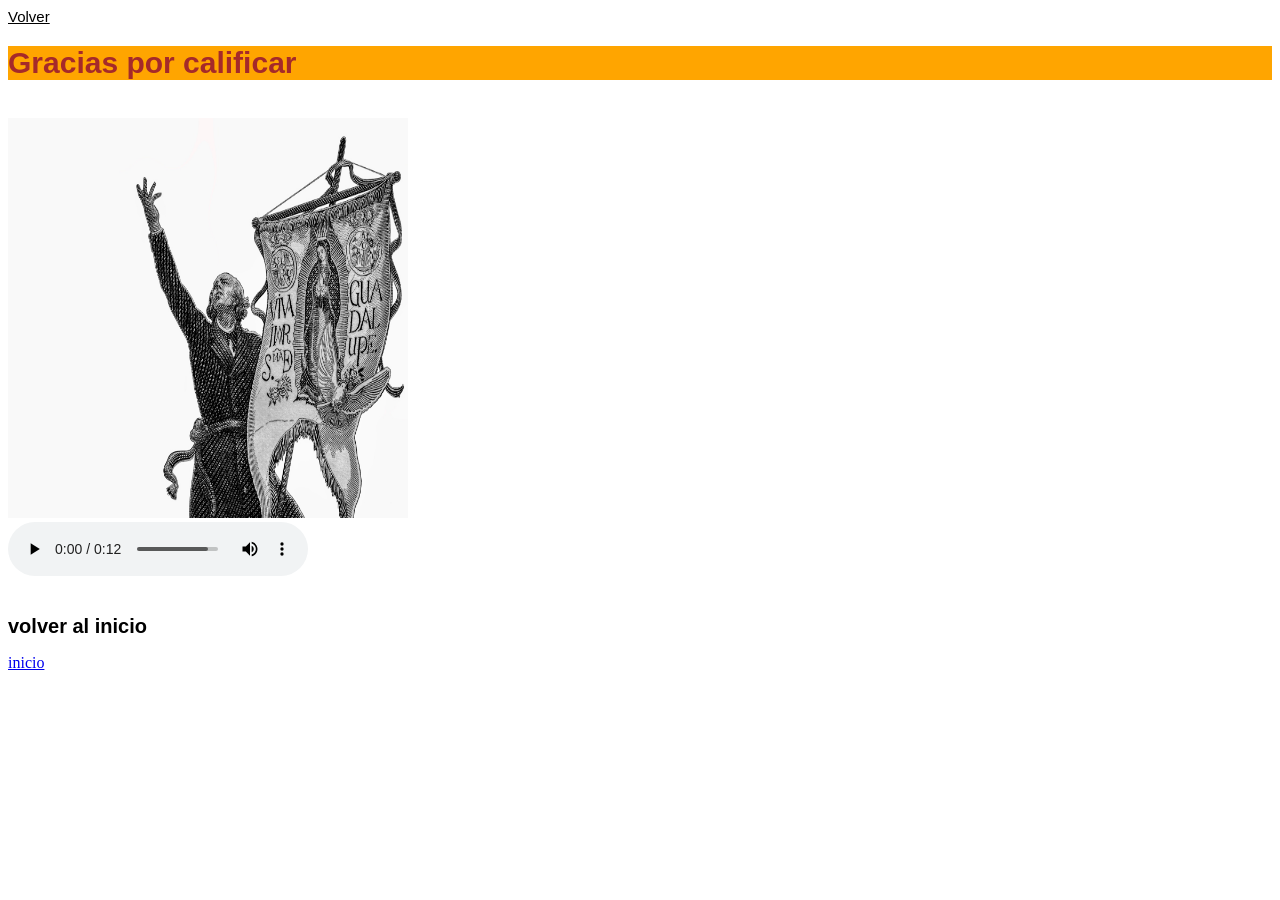
==== calificacion.html @ cd26a4f6 "Add files via upload" ====
<!DOCTYPE html>
<html lang="es">
<head>
    <meta charset="UTF-8">
    <title>Calificacion</title>
    <link rel="stylesheet" href="disenioPagina.css">
</head>
<body>
    <a href="precalificacion.html" class="buton">Volver</a>
    <h1>Gracias por calificar</h1>
    <br>
    <img src="miguelHidalgoFin.jpg" width="400px" height="400 px" alt="MiguelHidalgoInsano">
    <br>
    <audio controls src="Free Fire OST - Booyah!.mp3" type="mp3/mpeg"></audio>
    <br>
    <br>
    <h2>volver al inicio</h2>
    <a href="index.html">inicio</a>
</body>
</html>
---- disenioPagina.css ----
h1{
    background: orange;
    background-color: none;
    font-size: 30px;
    font-family: Arial, Helvetica, sans-serif;
    color: brown;

}

h2{
    background:none;
    background-color: none;
    font-size: 20px;
    font-family: Arial, Helvetica, sans-serif;
    color: black;

}

p{
    color: black;
    font-family: Arial, Helvetica, sans-serif;
    font-size: 14px;
}

video{
    position: center;
}

.button {
    text-decoration: none;
    text-decoration: none;
    color: rgb(0, 0, 0);
    text-align:center;
    font-size:40px;
    border: 5px solid orange;
    display: block;
    width: fit-content;
    margin: 20px auto;

}
.buton{
    color:black;
    text-align:center;
    font-size: 15px;
    font-family: 'Lucida Sans', 'Lucida Sans Regular', 'Lucida Grande', 'Lucida Sans Unicode', Geneva, Verdana, sans-serif;
}

.imagenliberal{
    position: absolute;
    right: 20px;
    top: 100px;
     border: 3px solid black;
}

.benitoj{
display: block;
    width: 700px;
    height: auto;
    border: 3px solid black;
    margin: 20px auto;
}
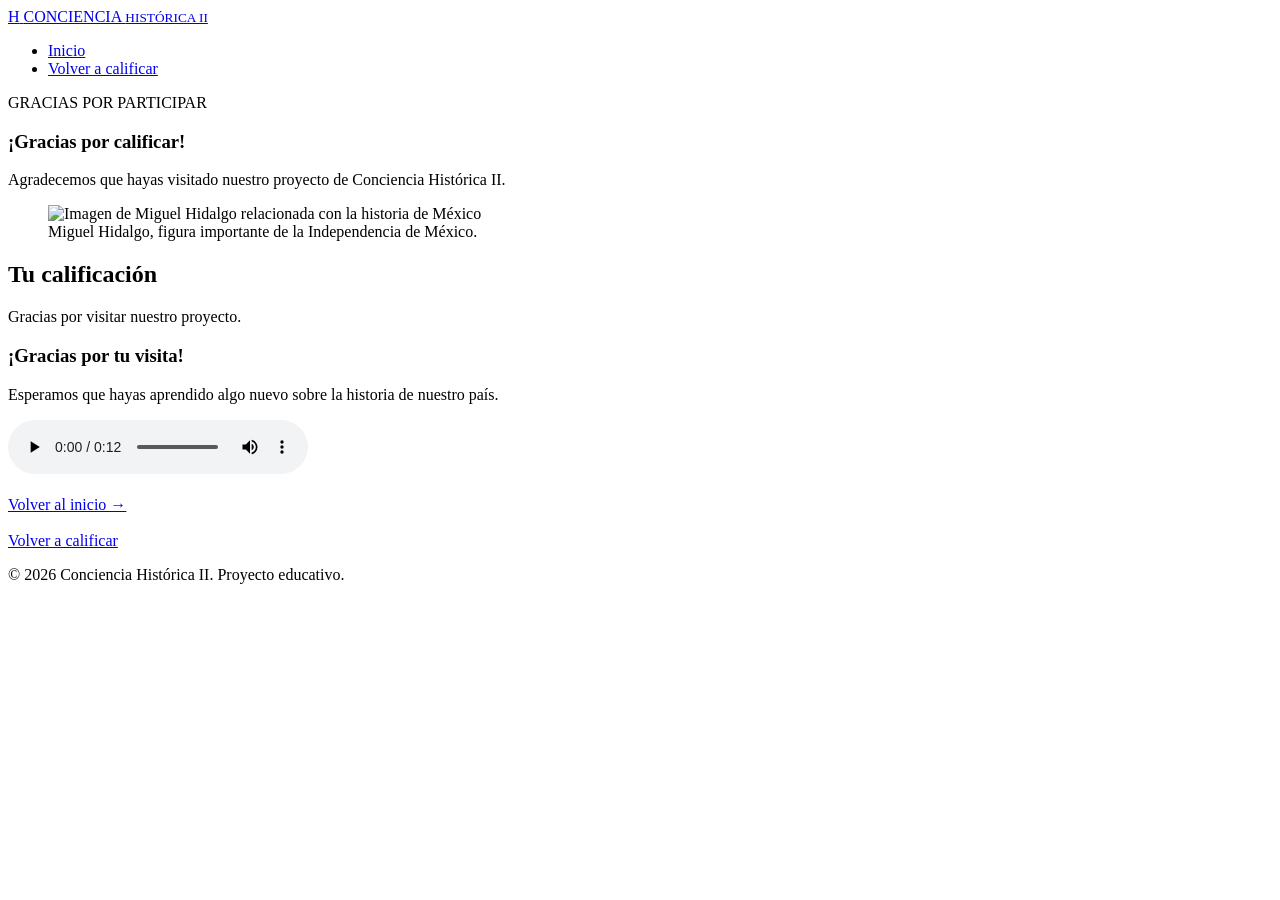
==== commit 75b39ab6: "Revamp calificacion.html with new layout and content Updated the HTML structure to enhance the layou" ====
--- a/calificacion.html
+++ b/calificacion.html
@@ -1,20 +1,145 @@
 <!DOCTYPE html>
 <html lang="es">
+
 <head>
+
     <meta charset="UTF-8">
-    <title>Calificacion</title>
+    <meta name="viewport" content="width=device-width, initial-scale=1.0">
+
+    <title>Gracias por calificarnos | Conciencia Histórica II</title>
+
     <link rel="stylesheet" href="disenioPagina.css">
+
+    <script src="js/app.js" defer></script>
+
 </head>
+
 <body>
-    <a href="precalificacion.html" class="buton">Volver</a>
-    <h1>Gracias por calificar</h1>
-    <br>
-    <img src="miguelHidalgoFin.jpg" width="400px" height="400 px" alt="MiguelHidalgoInsano">
-    <br>
-    <audio controls src="Free Fire OST - Booyah!.mp3" type="mp3/mpeg"></audio>
-    <br>
-    <br>
-    <h2>volver al inicio</h2>
-    <a href="index.html">inicio</a>
+
+    <header class="header">
+
+        <nav class="navbar container">
+
+            <a href="index.html" class="logo">
+                <span class="logo-icon">H</span>
+                <span>
+                    CONCIENCIA
+                    <small>HISTÓRICA II</small>
+                </span>
+            </a>
+
+            <ul class="nav-links">
+
+                <li>
+                    <a href="index.html">Inicio</a>
+                </li>
+
+                <li>
+                    <a href="precalificacion.html">Volver a calificar</a>
+                </li>
+
+            </ul>
+
+        </nav>
+
+    </header>
+
+
+    <main>
+
+        <section class="form-section">
+
+            <article class="form-card rating-container">
+
+                <span class="section-tag">
+                    GRACIAS POR PARTICIPAR
+                </span>
+
+                <h1>¡Gracias por calificar!</h1>
+
+                <p>
+                    Agradecemos que hayas visitado nuestro
+                    proyecto de Conciencia Histórica II.
+                </p>
+
+
+                <figure>
+
+                    <img
+                        src="img/miguelHidalgoFin.jpg"
+                        alt="Imagen de Miguel Hidalgo relacionada con la historia de México">
+
+                    <figcaption class="image-description">
+                        Miguel Hidalgo, figura importante
+                        de la Independencia de México.
+                    </figcaption>
+
+                </figure>
+
+
+                <div class="content-card">
+
+                    <h2>Tu calificación</h2>
+
+                    <p id="resultadoCalificacion">
+                        Gracias por visitar nuestro proyecto.
+                    </p>
+
+                </div>
+
+
+                <h3>¡Gracias por tu visita!</h3>
+
+                <p>
+                    Esperamos que hayas aprendido algo nuevo
+                    sobre la historia de nuestro país.
+                </p>
+
+
+                <audio controls preload="metadata">
+
+                    <source
+                        src="Free Fire OST - Booyah!.mp3"
+                        type="audio/mpeg">
+
+                    Tu navegador no puede reproducir este audio.
+
+                </audio>
+
+
+                <br><br>
+
+
+                <a href="index.html" class="btn btn-primary">
+                    Volver al inicio →
+                </a>
+
+                <br><br>
+
+                <a href="precalificacion.html" class="text-link">
+                    Volver a calificar
+                </a>
+
+            </article>
+
+        </section>
+
+    </main>
+
+
+    <footer class="footer">
+
+        <div class="footer-bottom">
+
+            <p>
+                © 2026 Conciencia Histórica II.
+                Proyecto educativo.
+            </p>
+
+        </div>
+
+    </footer>
+
 </body>
-</html>+
+</html>
--- a/disenioPagina.css
+++ b/disenioPagina.css
@@ -1,62 +1 @@
-h1{
-    background: orange;
-    background-color: none;
-    font-size: 30px;
-    font-family: Arial, Helvetica, sans-serif;
-    color: brown;
-
-}
-
-h2{
-    background:none;
-    background-color: none;
-    font-size: 20px;
-    font-family: Arial, Helvetica, sans-serif;
-    color: black;
-
-}
-
-p{
-    color: black;
-    font-family: Arial, Helvetica, sans-serif;
-    font-size: 14px;
-}
-
-video{
-    position: center;
-}
-
-.button {
-    text-decoration: none;
-    text-decoration: none;
-    color: rgb(0, 0, 0);
-    text-align:center;
-    font-size:40px;
-    border: 5px solid orange;
-    display: block;
-    width: fit-content;
-    margin: 20px auto;
-
-}
-.buton{
-    color:black;
-    text-align:center;
-    font-size: 15px;
-    font-family: 'Lucida Sans', 'Lucida Sans Regular', 'Lucida Grande', 'Lucida Sans Unicode', Geneva, Verdana, sans-serif;
-}
-
-.imagenliberal{
-    position: absolute;
-    right: 20px;
-    top: 100px;
-     border: 3px solid black;
-}
-
-.benitoj{
-display: block;
-    width: 700px;
-    height: auto;
-    border: 3px solid black;
-    margin: 20px auto;
-}
-
+@import url("css/adorno.css");
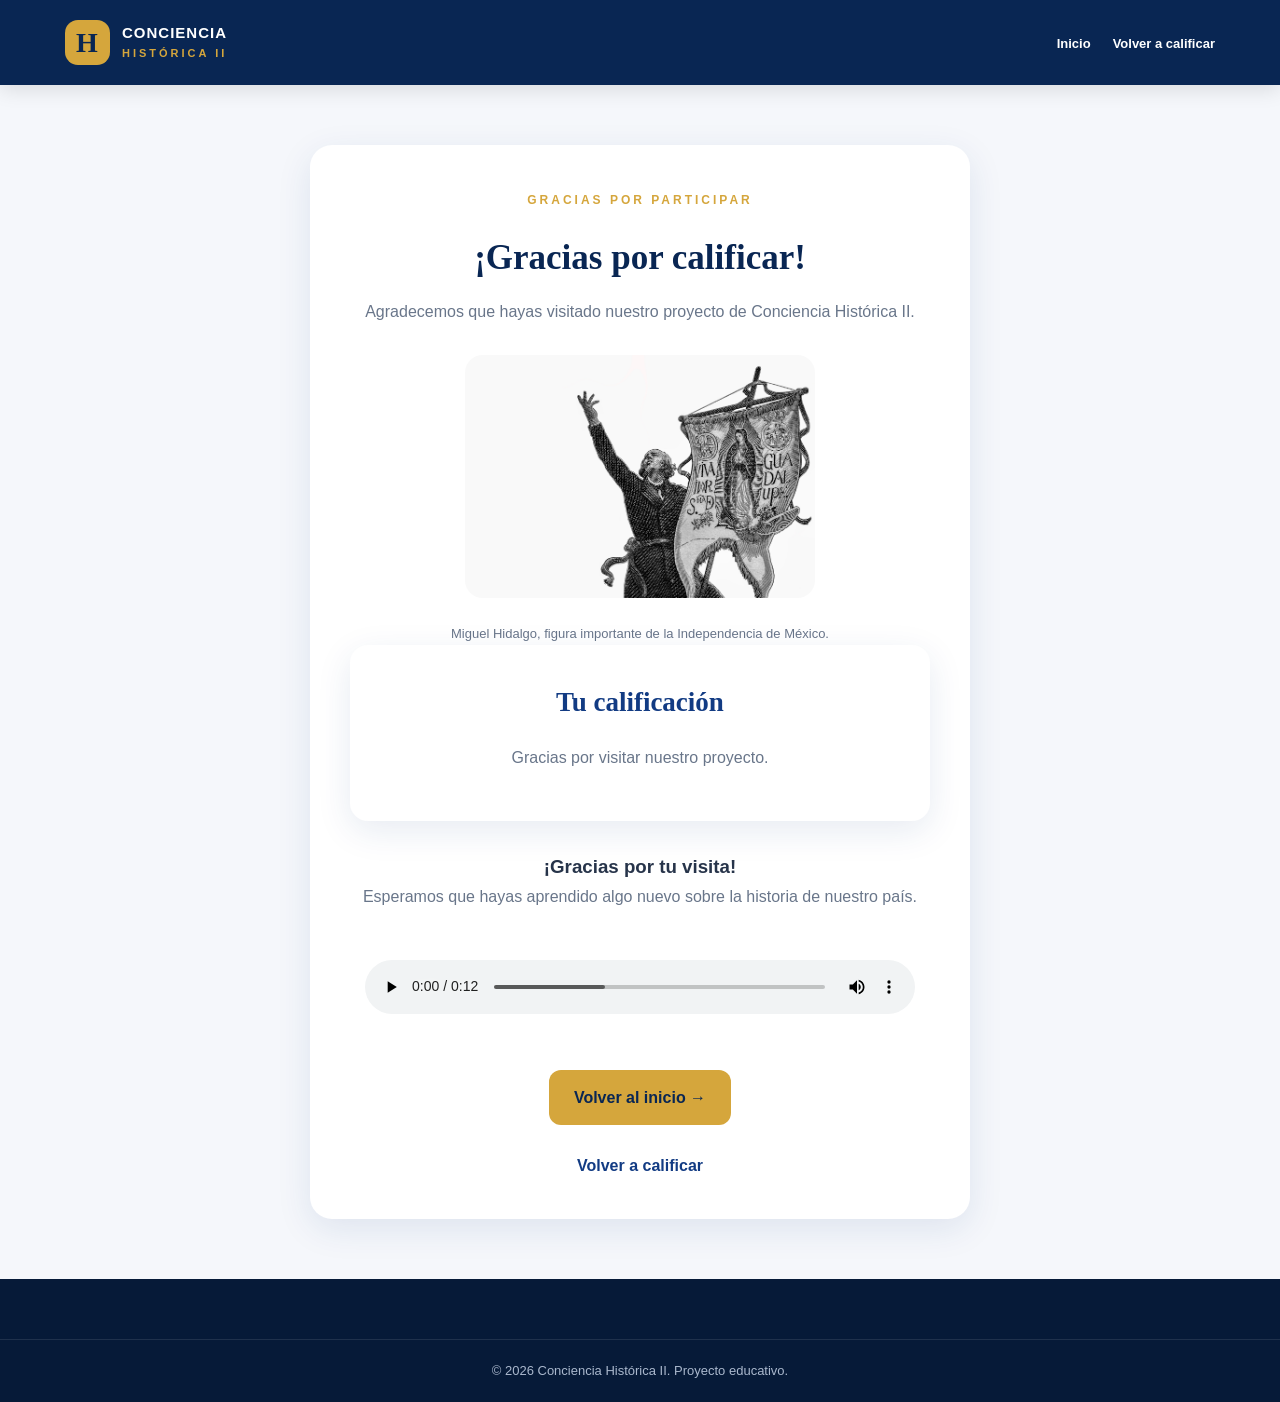
==== commit cd7fd6c1: "Add files via upload" ====
--- a/calificacion.html
+++ b/calificacion.html
@@ -10,7 +10,7 @@
 
     <link rel="stylesheet" href="disenioPagina.css">
 
-    <script src="js/app.js" defer></script>
+    <script src="app.js" defer></script>
 
 </head>
 
@@ -66,7 +66,7 @@
                 <figure>
 
                     <img
-                        src="img/miguelHidalgoFin.jpg"
+                        src="miguelHidalgoFin.jpg"
                         alt="Imagen de Miguel Hidalgo relacionada con la historia de México">
 
                     <figcaption class="image-description">
--- a/disenioPagina.css
+++ b/disenioPagina.css
@@ -1 +1 @@
-@import url("css/adorno.css");
+@import url("adorno.css");
